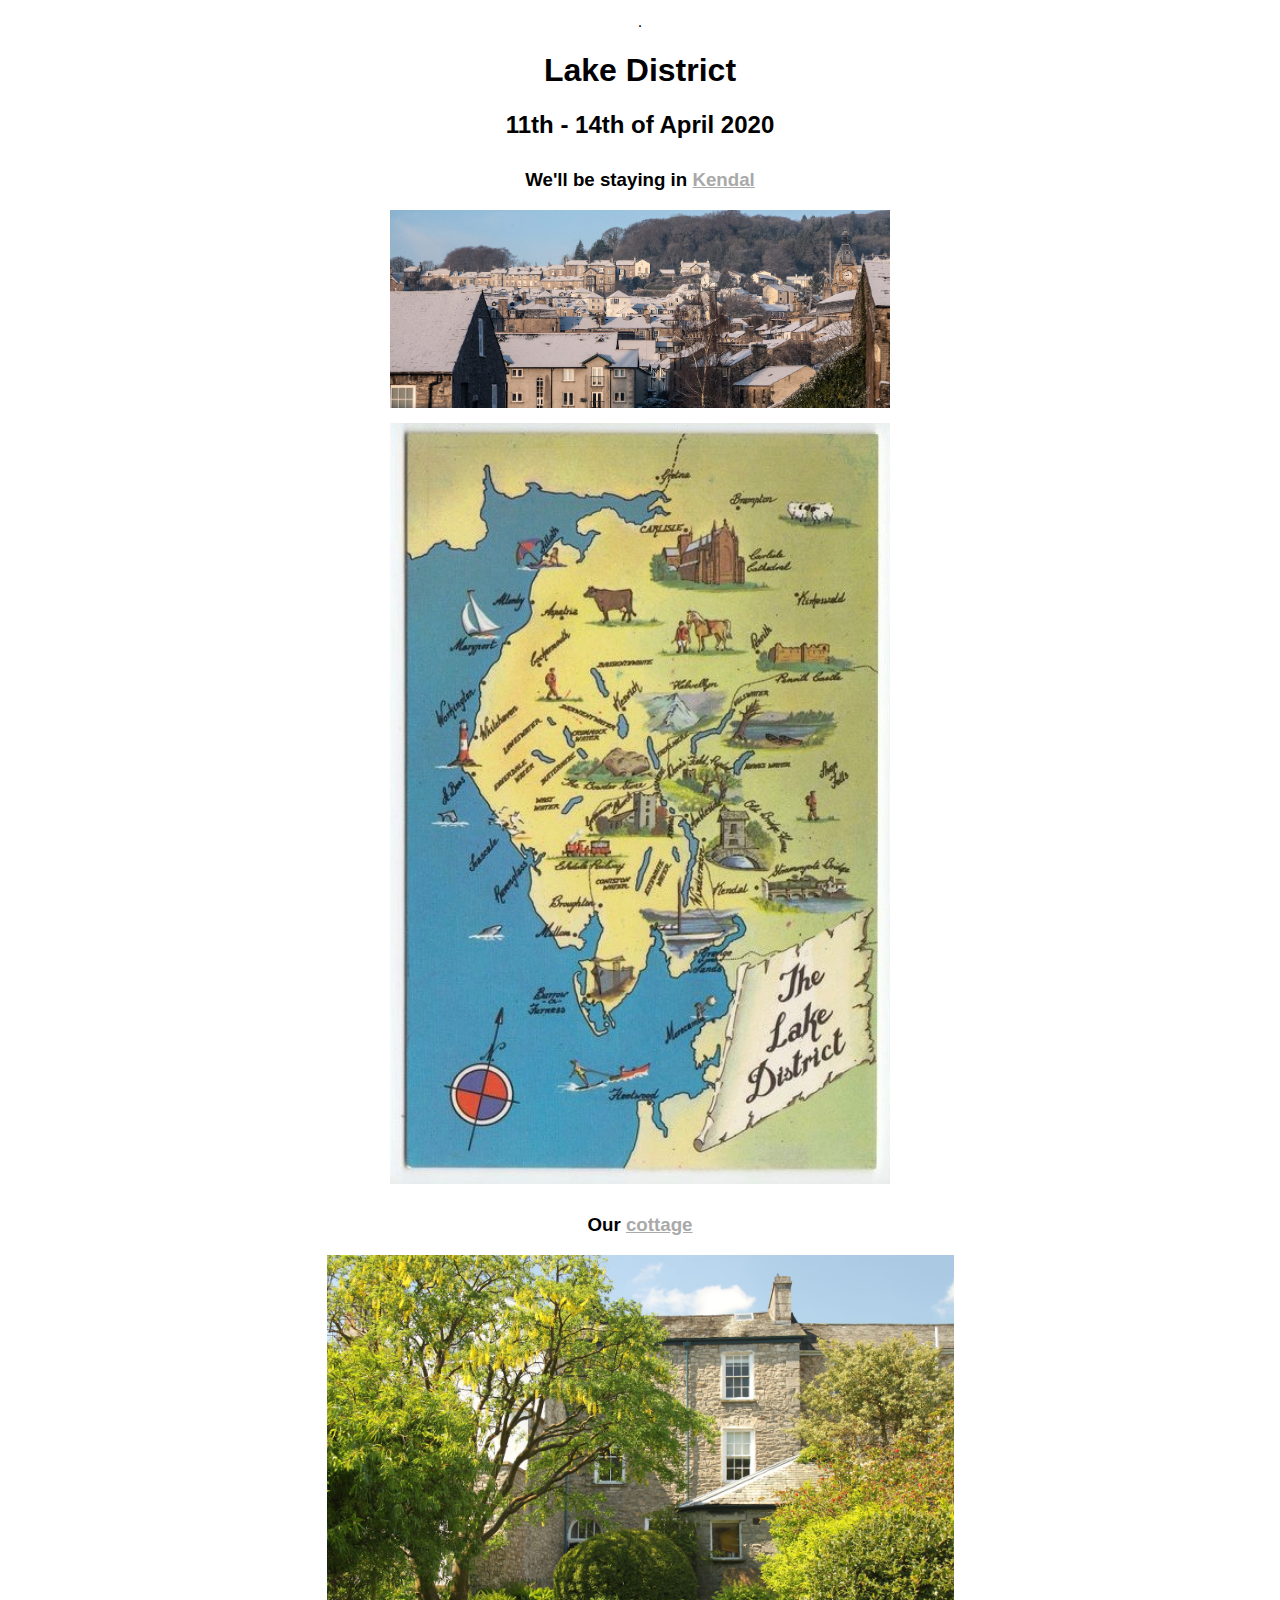
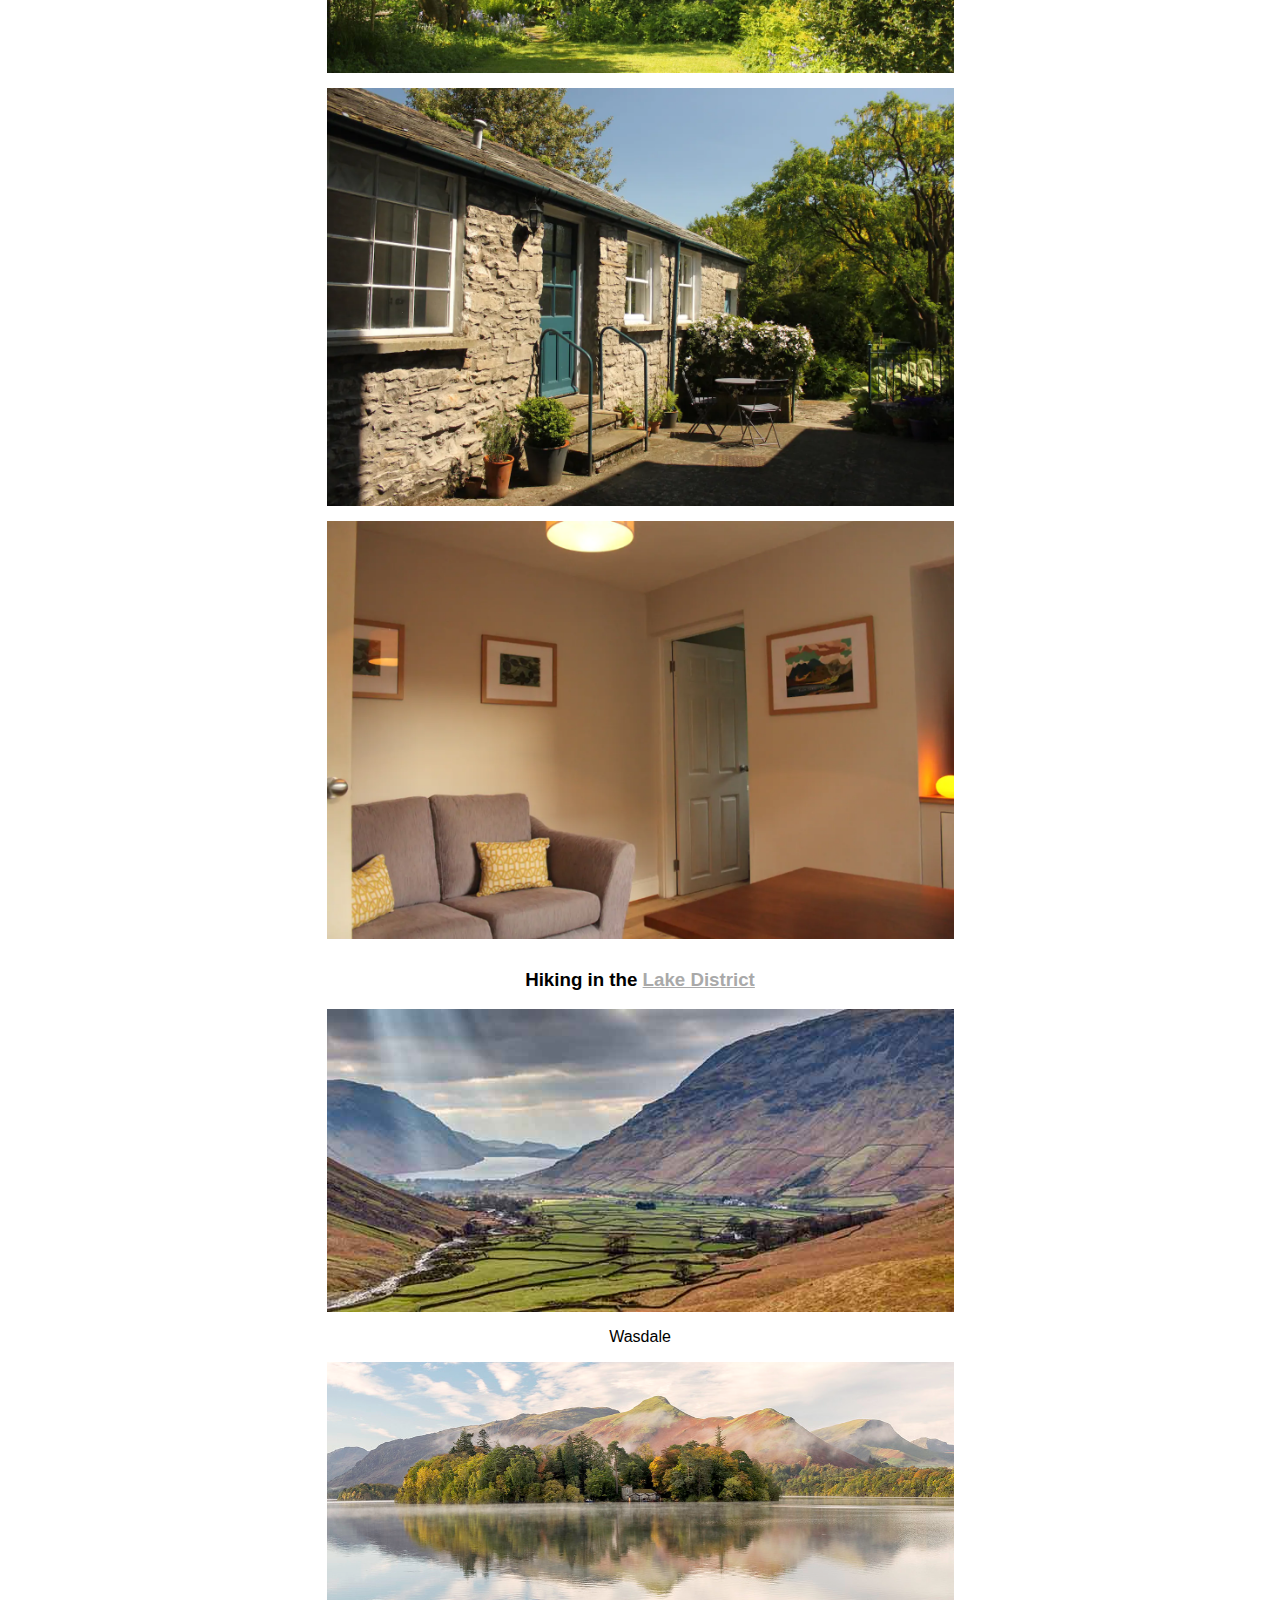
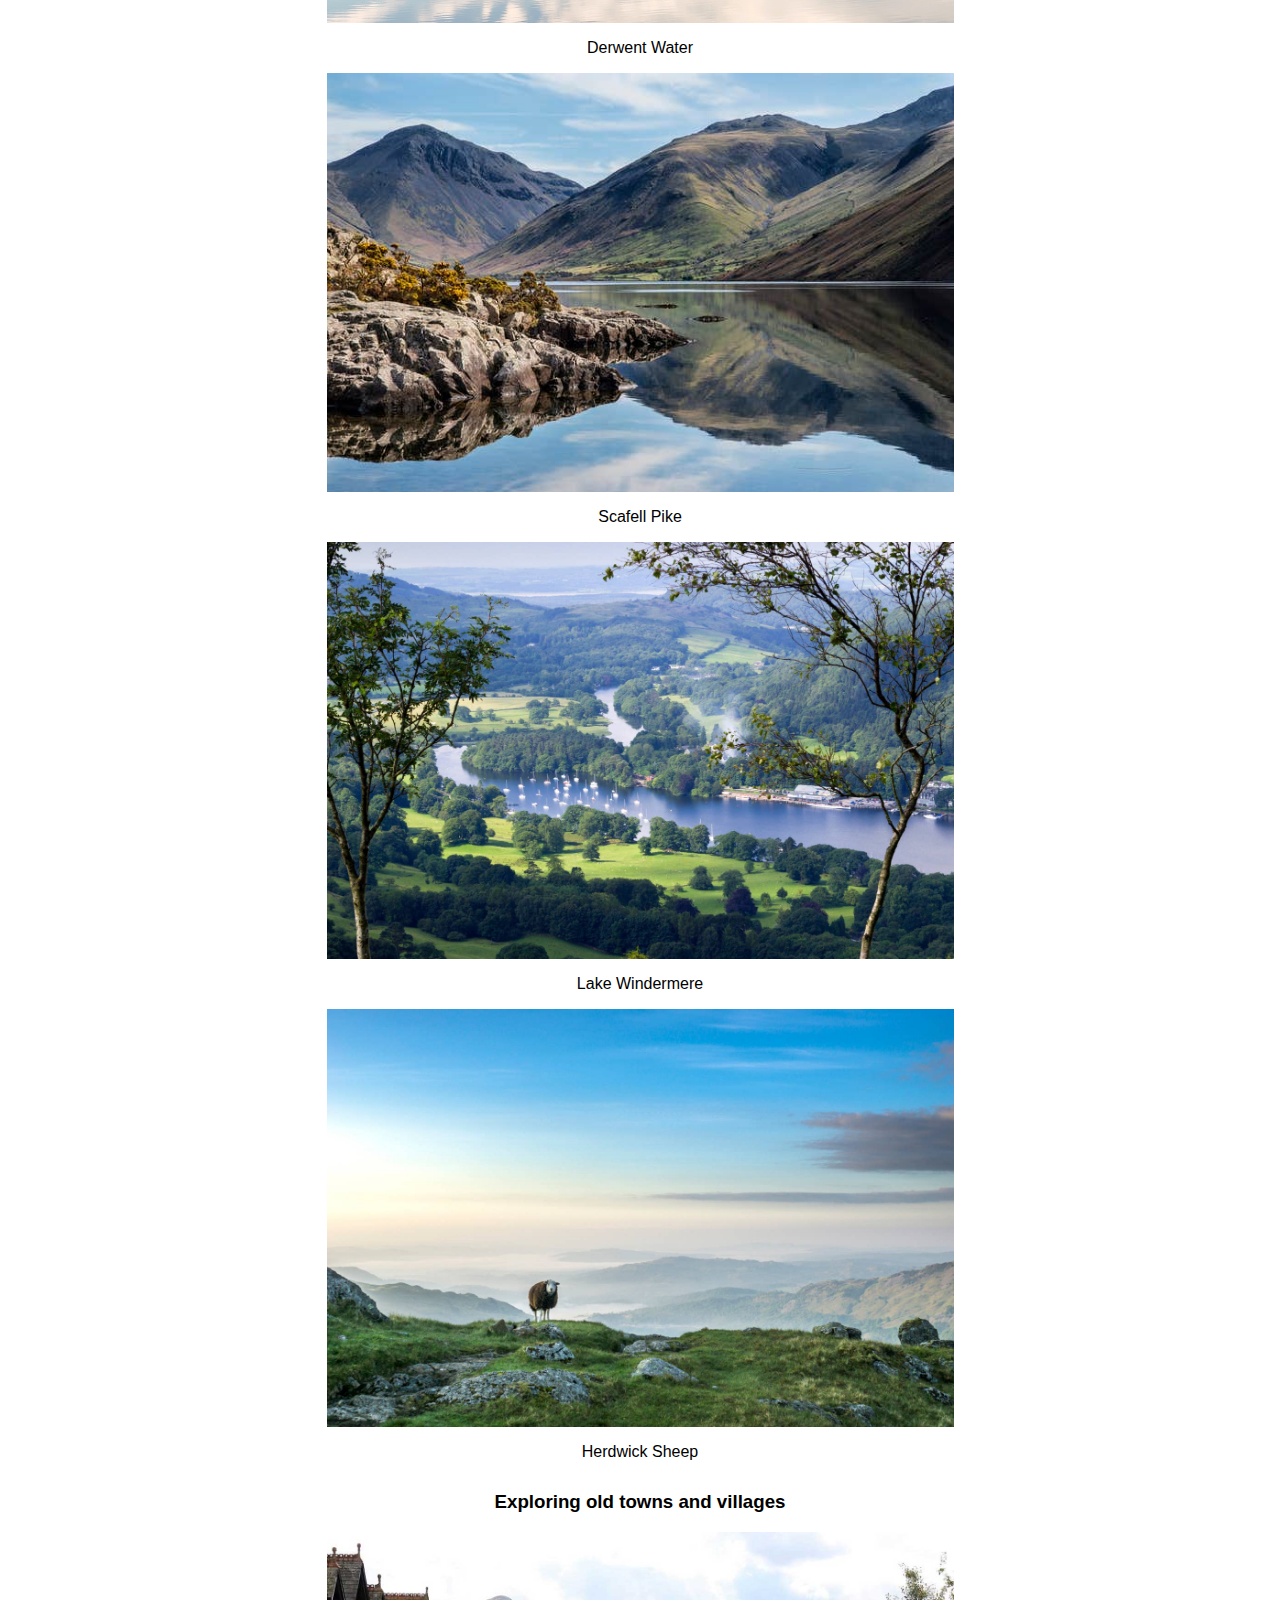
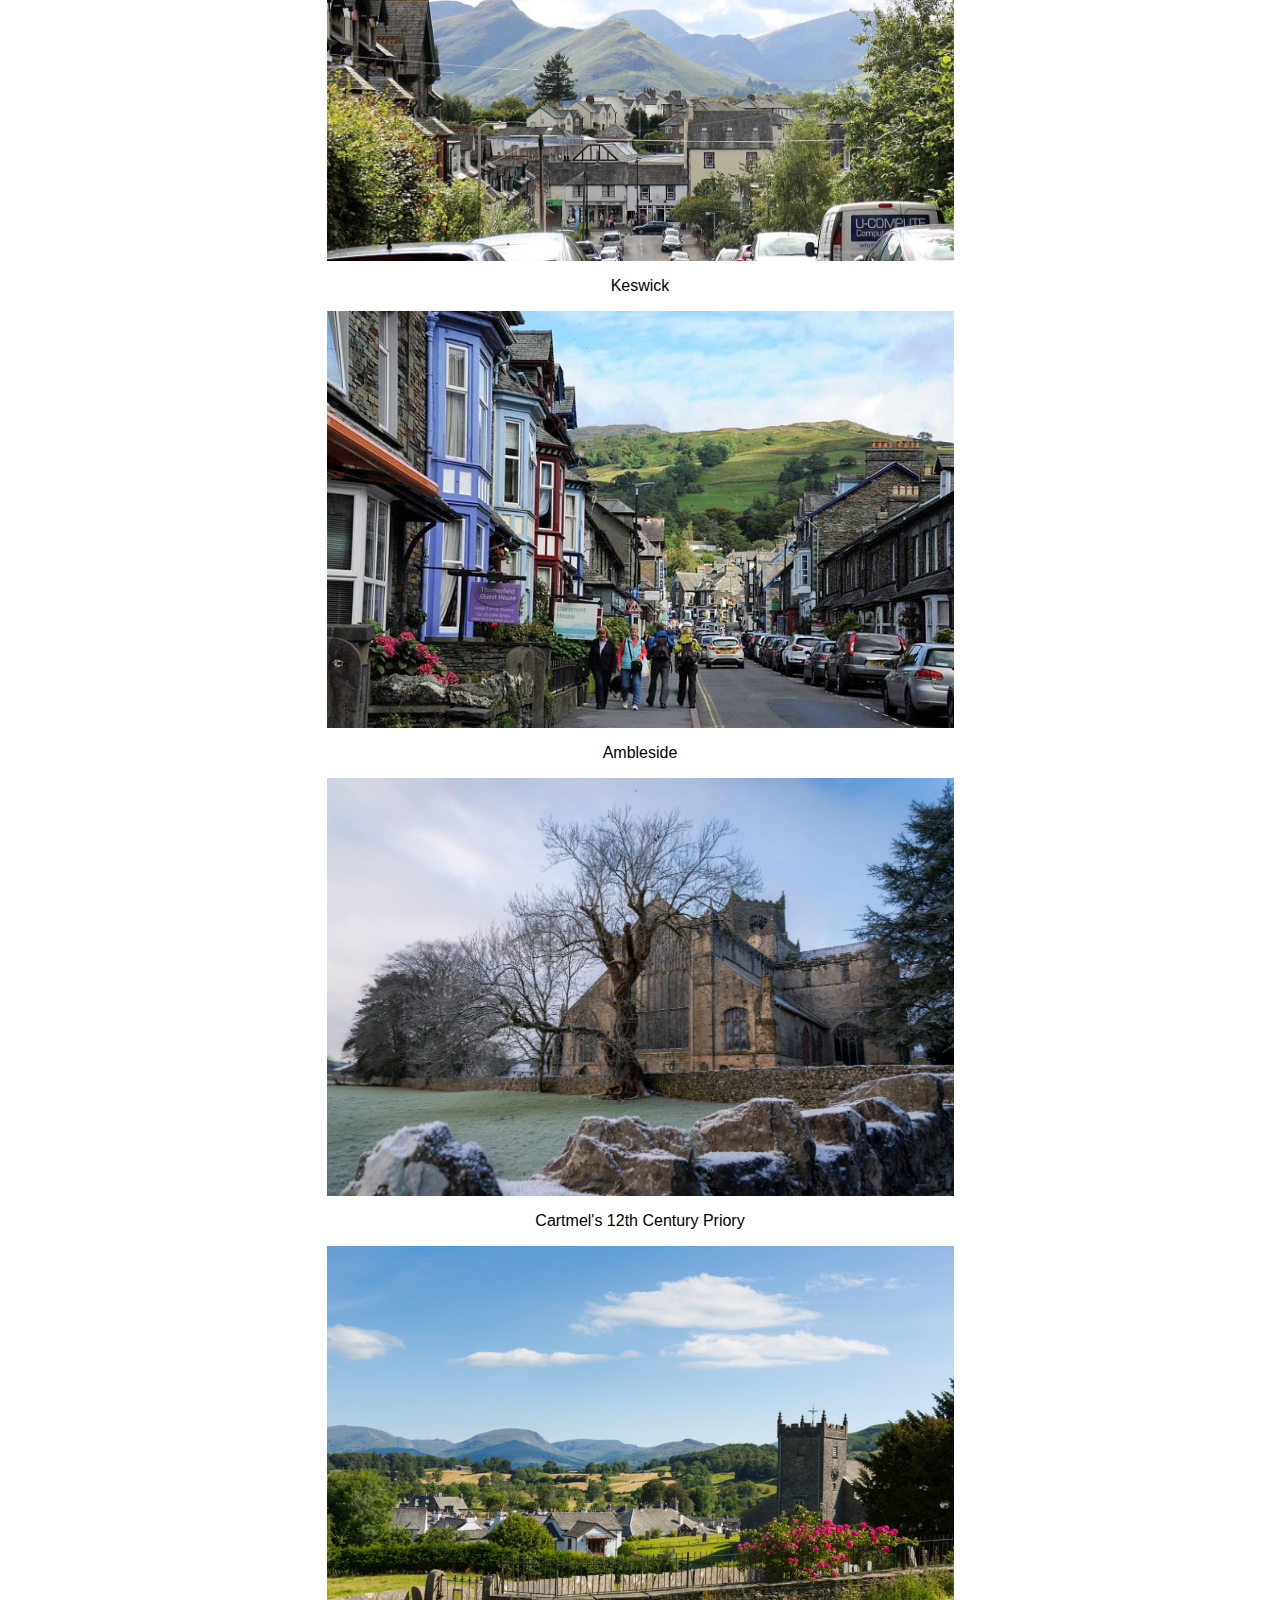
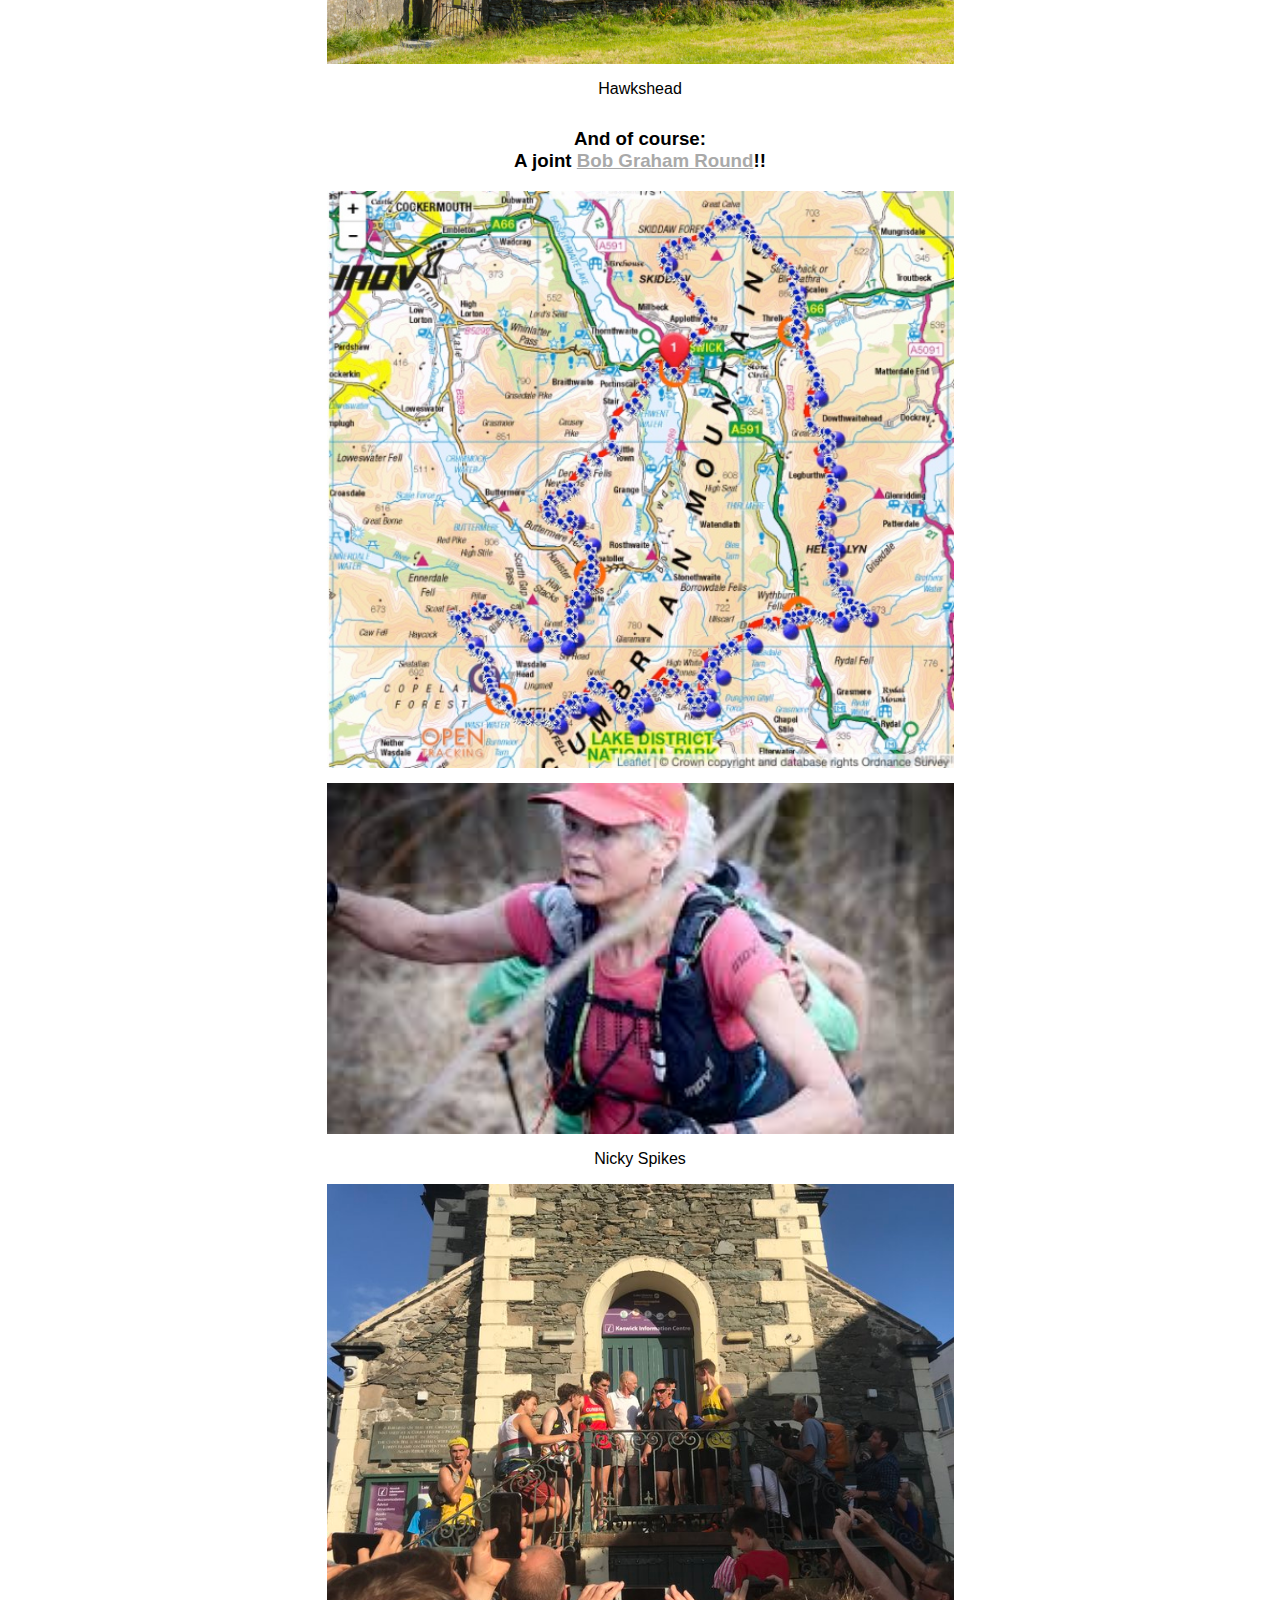
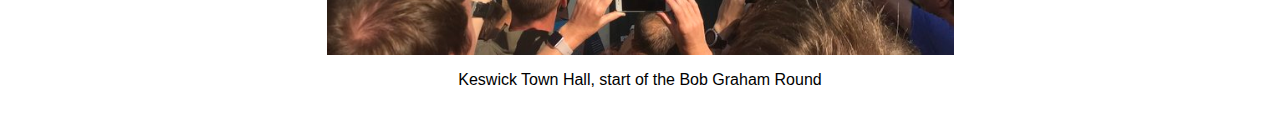
==== index.html @ 9f1db390 "Add content" ====
<!DOCTYPE html>
<html lang="en" dir="ltr">
  <head>
    <meta charset="utf-8">
    <meta name="viewport" content="width=device-width">.
    <title>Saiste's Christmas gift</title>
    <link rel="stylesheet" href="style.css">
  </head>
  <body>
    <h1>Lake District</h1>
    <h2>11th - 14th of April 2020</h2>
    <h3>We'll be staying in <a href="https://visit-kendal.co.uk/">Kendal</a></h3>
    <div class="img_container">
      <img src="pictures/kendal1.jpg" class="map">
    </div>
    <div class="img_container">
      <a href="https://www.google.com/maps/place/Kendal">
        <img src="pictures/map_stylised.jpg" class="map">
      </a>
    </div>
    <h3>Our <a href="https://www.airbnb.co.uk/rooms/15937030">cottage</a>
    </h3>
    <div class="img_container">
      <img src="pictures/cottage1.jpeg">
    </div>
    <div class="img_container">
      <img src="pictures/cottage2.jpeg">
    </div>
    <div class="img_container">
      <img src="pictures/cottage3.jpeg">
    </div>
    <h3>Hiking in the <a href="https://www.lakedistrict.gov.uk/">Lake District</a></h3>
    <div class="img_container">
      <img src="pictures/district3.jpg">
      <p class="image_desc">Wasdale</p>
    </div>
    <div class="img_container">
      <img src="pictures/derwent_water.png">
      <p class="image_desc">Derwent Water</p>
    </div>
    <div class="img_container">
      <img src="pictures/scafell_pike.jpg">
      <p class="image_desc">Scafell Pike</p>
    </div>
    <div class="img_container">
      <img src="pictures/lake_windermere.jpg">
      <p class="image_desc">Lake Windermere</p>
    </div>
    <div class="img_container">
      <img src="pictures/herdwick.jpg">
      <p class="image_desc">Herdwick Sheep</p>
    </div>
    <h3>Exploring old towns and villages</h3>
    <div class="img_container">
      <img src="pictures/keswick.jpg">
      <p class="image_desc">Keswick</p>
    </div>
    <div class="img_container">
      <img src="pictures/ambleside.jpg">
      <p class="image_desc">Ambleside</p>
    </div>
    <div class="img_container">
      <img src="pictures/cartmel_priory.jpg">
      <p class="image_desc">Cartmel's 12th Century Priory</p>
    </div>
    <div class="img_container">
      <img src="pictures/hawkshead.jpg">
      <p class="image_desc">Hawkshead</p>
    </div>
    <h3>And of course: <br>A joint <a href="http://www.bobgrahamclub.org.uk/">Bob Graham Round</a>!!</h3>
    <div class="img_container">
      <img src="pictures/bob_graham_round.jpg">
    </div>
    <div class="img_container">
      <img src="pictures/nicky_spikes.jpeg">
      <p class="image_desc">Nicky Spikes</p>
    </div>
    <div class="img_container">
      <img src="pictures/keswick_town_hall.jpeg">
      <p class="image_desc">Keswick Town Hall, start of the Bob Graham Round</p>
    </div>
  </body>
</html>
---- style.css ----
body {
  font-family: "Helvetica";
  text-align: center;
  padding: 5px;
}

img {
  width: 50%;
  display: block;
  margin-left: auto;
  margin-right: auto;
}

a {
  color: #A9A9A9;
}

a:hover {
  opacity: 0.7;
}

h3 {
  margin-top: 30px;
}

.map {
  width: 500px;
}

.image_desc {
  font-weight: 500;
}

.img_container {
  margin-top: 5px;
  margin-bottom: 15px;
}

@media (max-width: 700px) {
  img {
    width: 100%;
  }

  .map {
    width: 100%;
  }
}
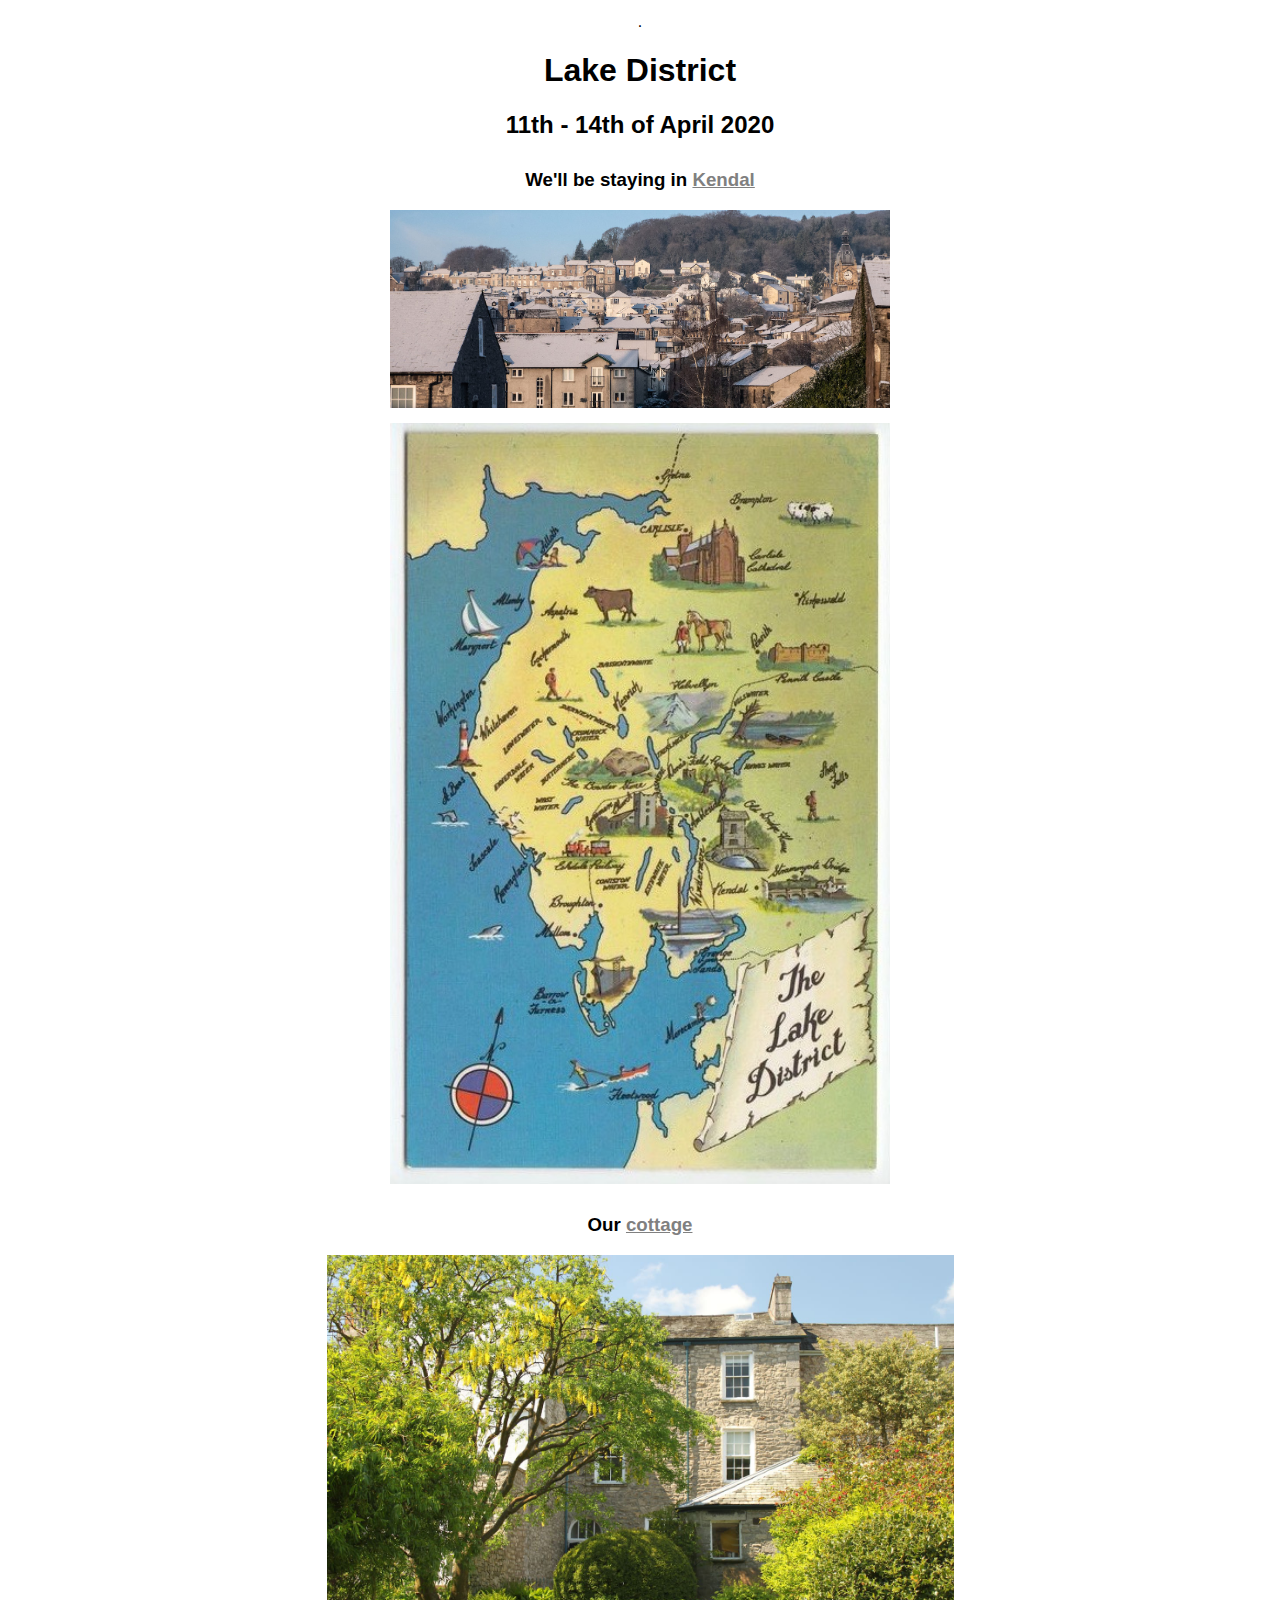
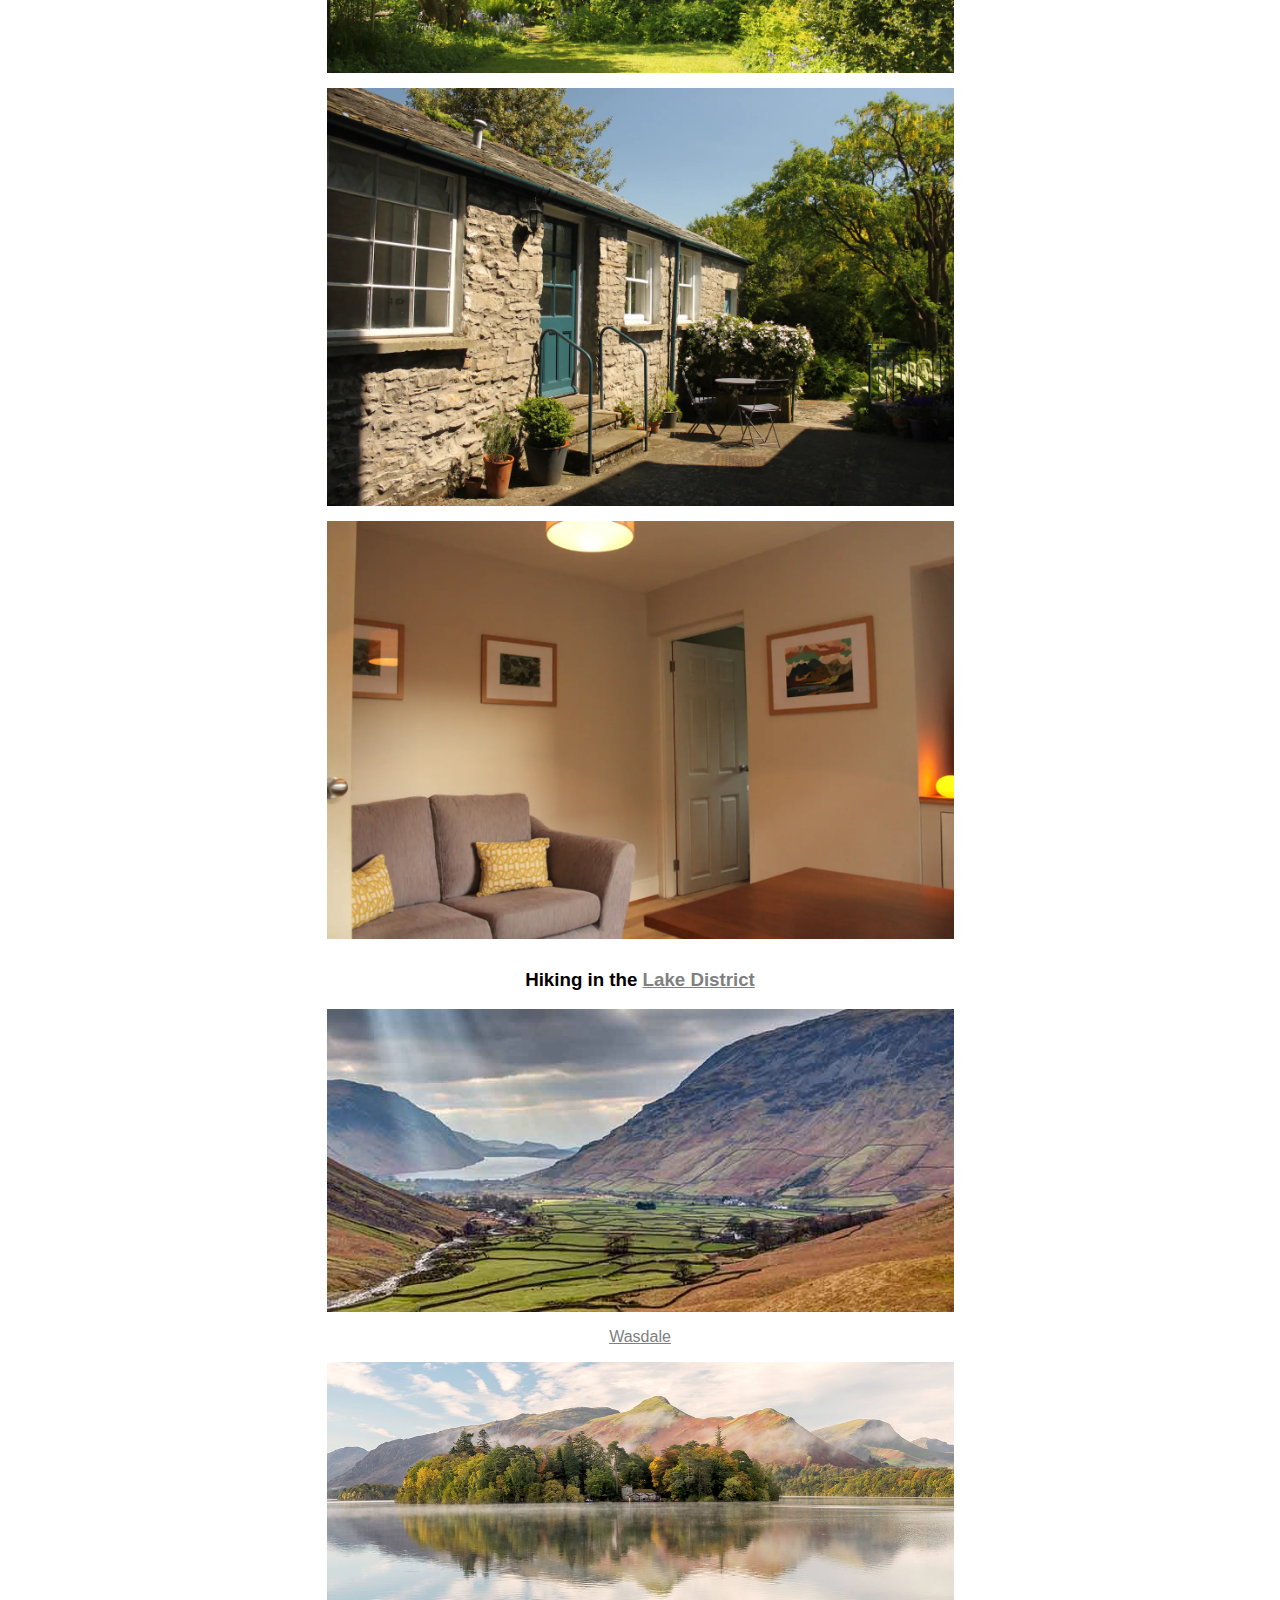
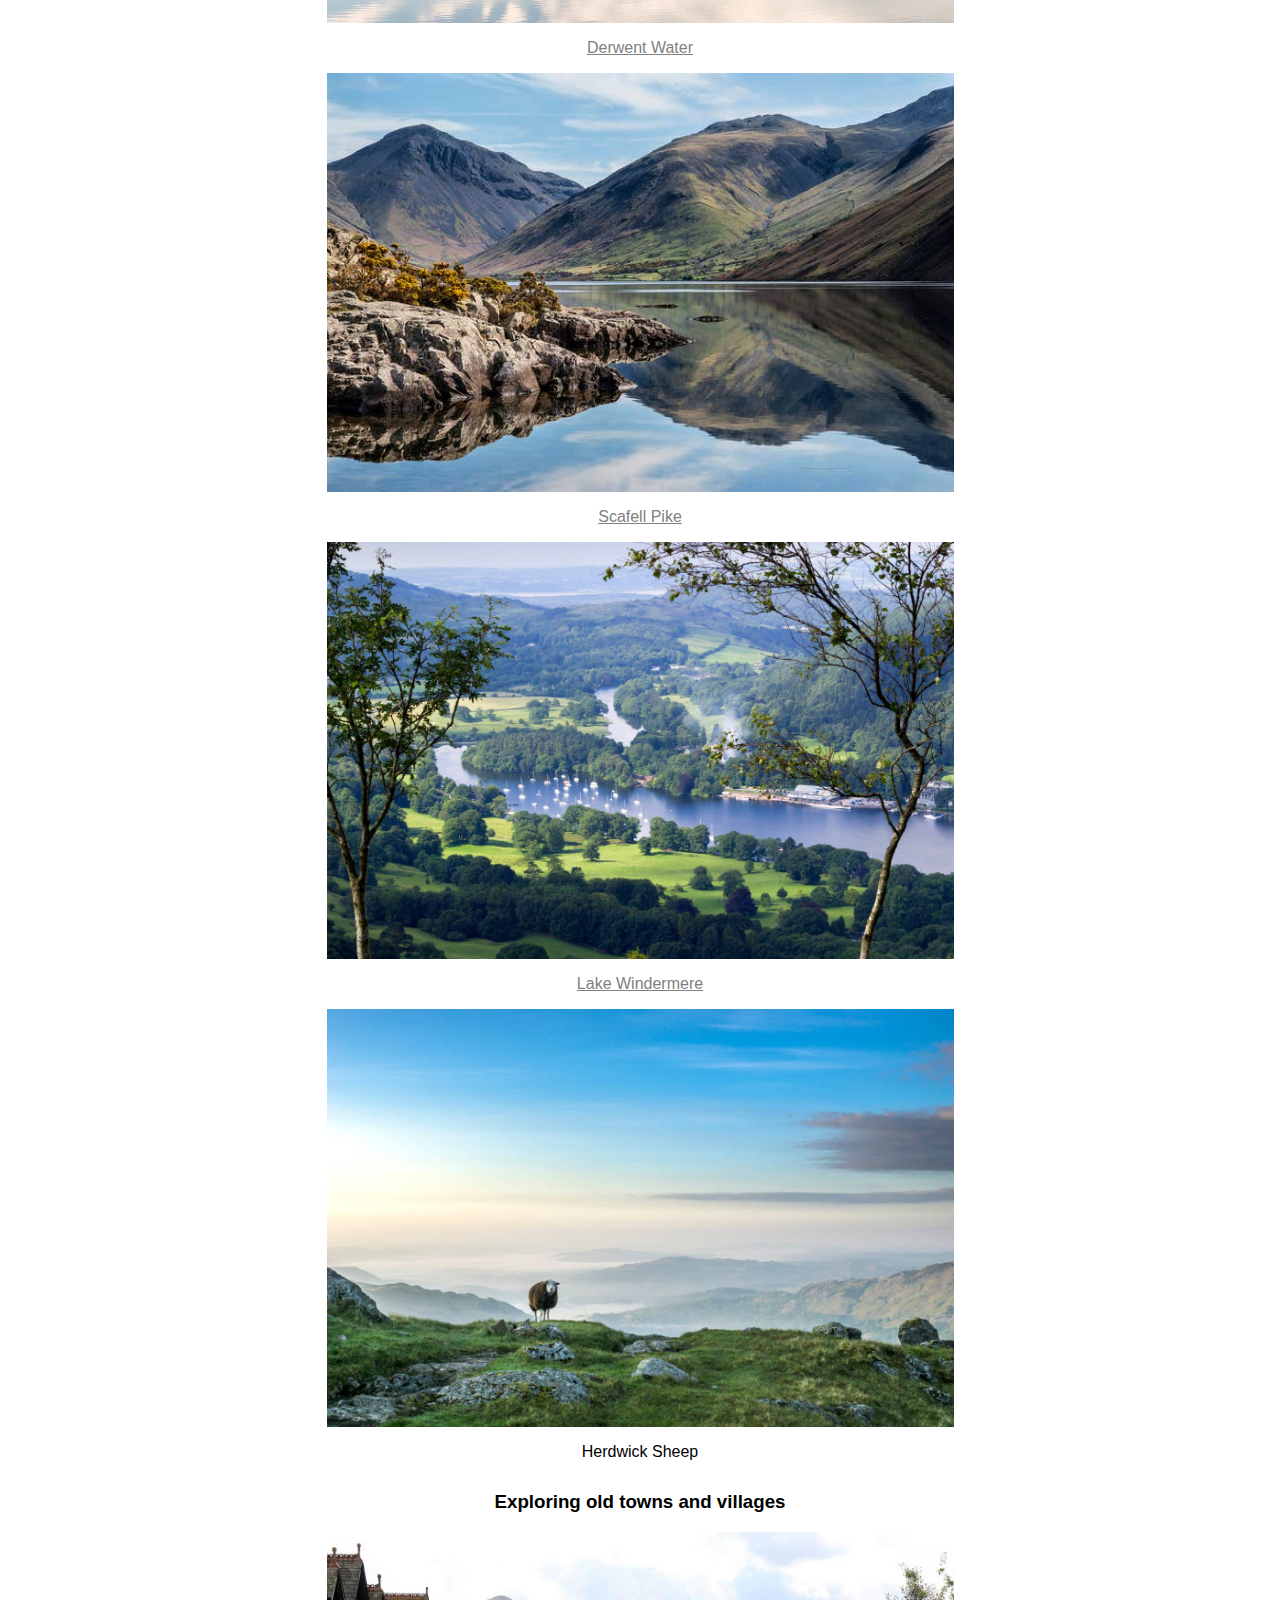
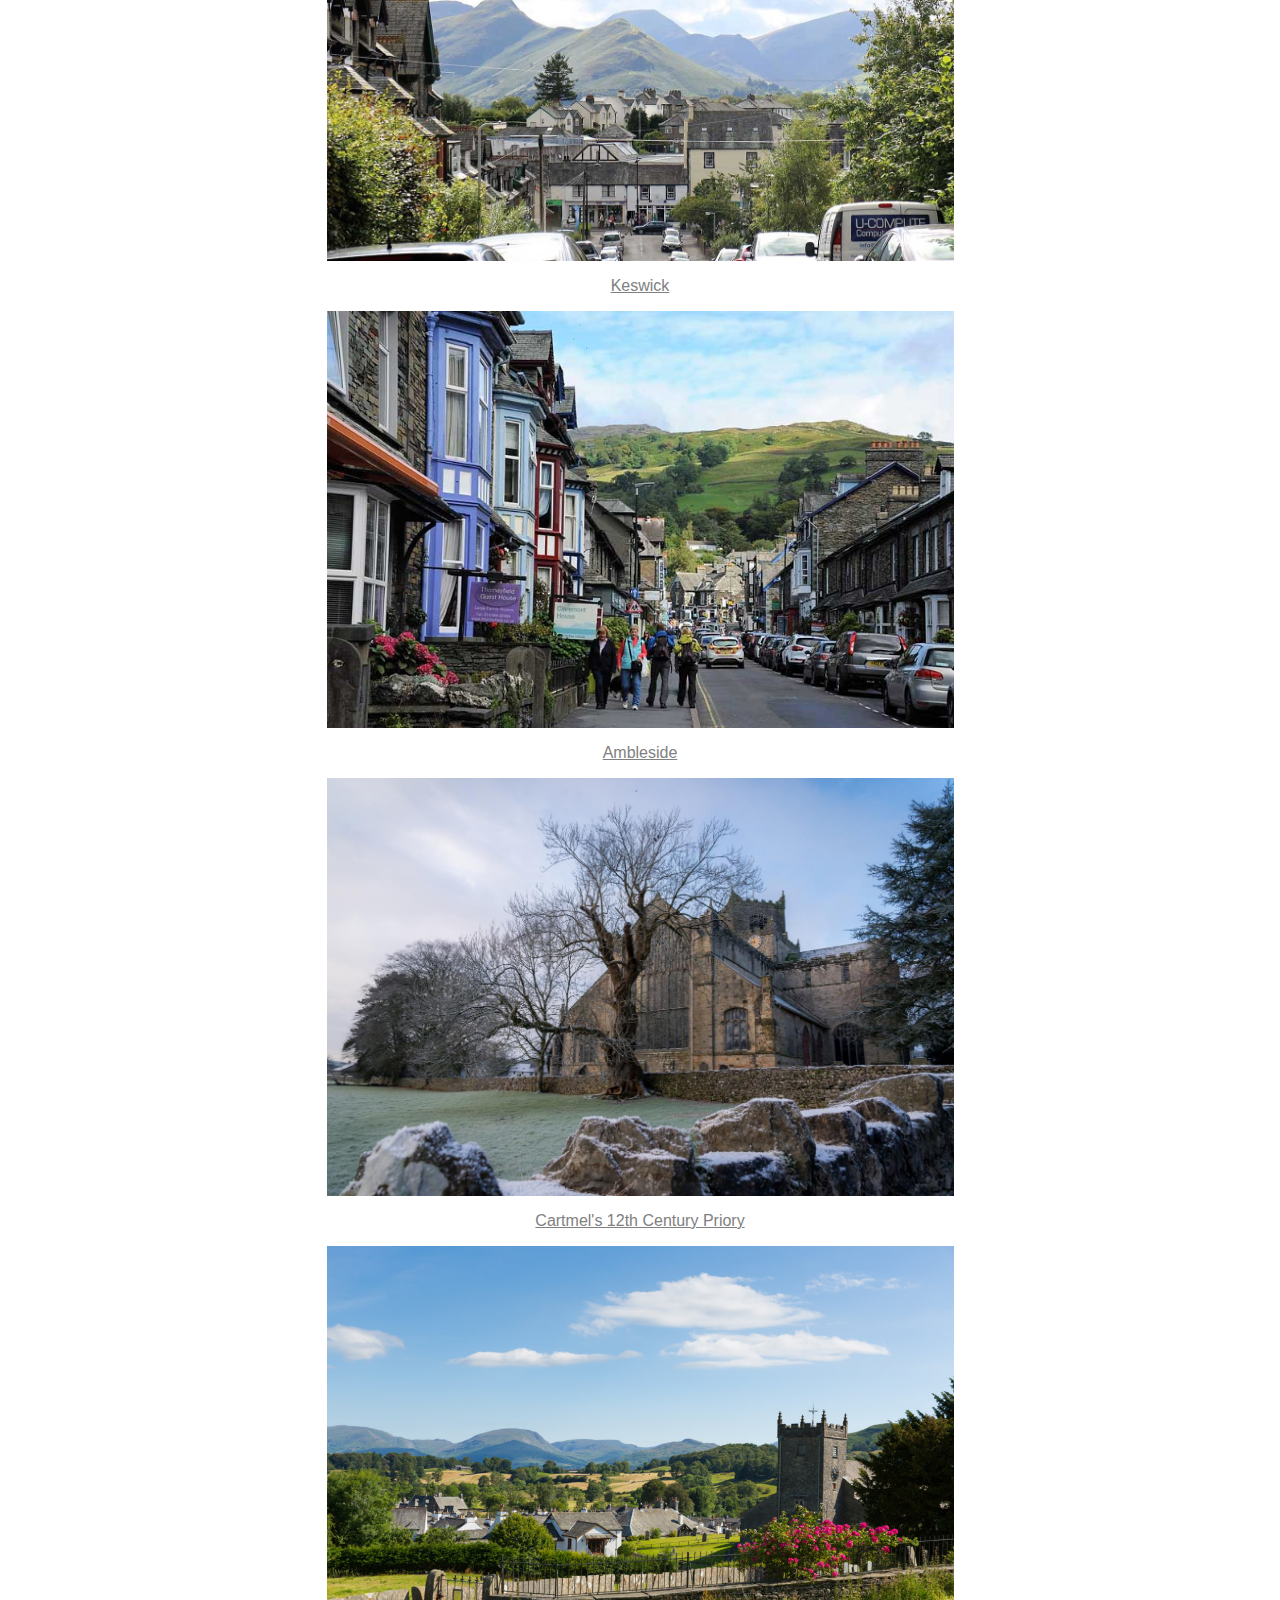
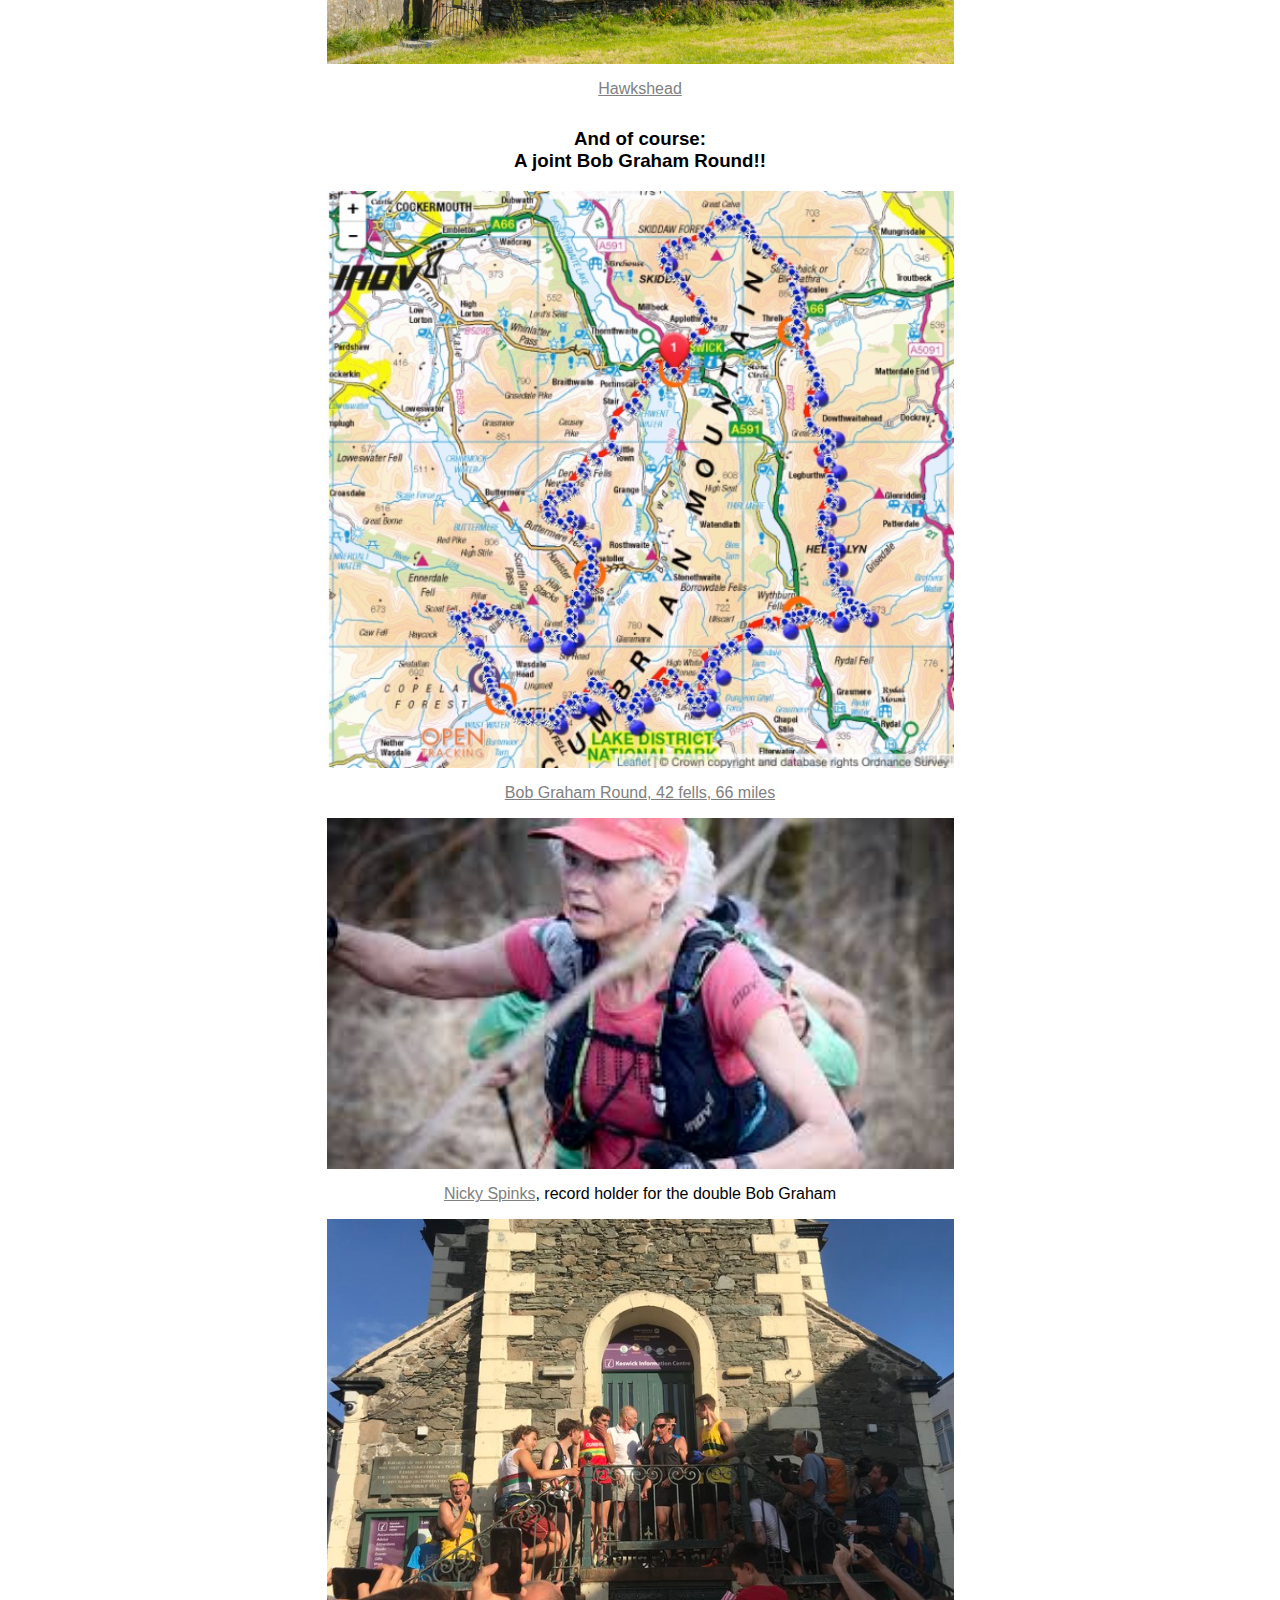
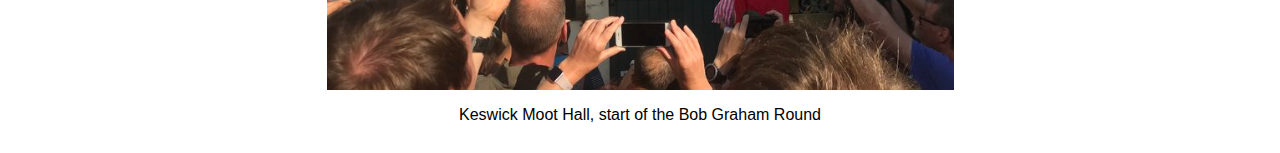
==== commit ce086fb9: "links" ====
--- a/index.html
+++ b/index.html
@@ -32,19 +32,19 @@
     <h3>Hiking in the <a href="https://www.lakedistrict.gov.uk/">Lake District</a></h3>
     <div class="img_container">
       <img src="pictures/district3.jpg">
-      <p class="image_desc">Wasdale</p>
+      <p class="image_desc"><a href="https://www.visitcumbria.com/wc/wasdale/">Wasdale</a></p>
     </div>
     <div class="img_container">
       <img src="pictures/derwent_water.png">
-      <p class="image_desc">Derwent Water</p>
+      <p class="image_desc"><a href="https://www.visitcumbria.com/kes/derwentwater/">Derwent Water</a></p>
     </div>
     <div class="img_container">
       <img src="pictures/scafell_pike.jpg">
-      <p class="image_desc">Scafell Pike</p>
+      <p class="image_desc"><a href="https://en.wikipedia.org/wiki/Scafell_Pike">Scafell Pike</a></p>
     </div>
     <div class="img_container">
       <img src="pictures/lake_windermere.jpg">
-      <p class="image_desc">Lake Windermere</p>
+      <p class="image_desc"><a href="https://www.visitcumbria.com/amb/windermere-lake/">Lake Windermere</a></p>
     </div>
     <div class="img_container">
       <img src="pictures/herdwick.jpg">
@@ -53,31 +53,35 @@
     <h3>Exploring old towns and villages</h3>
     <div class="img_container">
       <img src="pictures/keswick.jpg">
-      <p class="image_desc">Keswick</p>
+      <p class="image_desc"><a href="https://www.visitcumbria.com/kes/keswick/">Keswick</a></p>
     </div>
     <div class="img_container">
       <img src="pictures/ambleside.jpg">
-      <p class="image_desc">Ambleside</p>
+      <p class="image_desc"><a href="https://www.visitcumbria.com/amb/ambleside/">Ambleside</a></p>
     </div>
     <div class="img_container">
       <img src="pictures/cartmel_priory.jpg">
-      <p class="image_desc">Cartmel's 12th Century Priory</p>
+      <p class="image_desc"><a href="http://cartmelpriory.org.uk/">Cartmel's 12th Century Priory</a></p>
     </div>
     <div class="img_container">
       <img src="pictures/hawkshead.jpg">
-      <p class="image_desc">Hawkshead</p>
+      <p class="image_desc"><a href="https://www.visitcumbria.com/amb/hawkshead/">Hawkshead</a></p>
     </div>
-    <h3>And of course: <br>A joint <a href="http://www.bobgrahamclub.org.uk/">Bob Graham Round</a>!!</h3>
+    <h3>And of course: <br>A joint Bob Graham Round!!</h3>
     <div class="img_container">
       <img src="pictures/bob_graham_round.jpg">
+      <p class="image_desc"><a href="http://www.bobgrahamclub.org.uk/">Bob Graham Round, 42 fells, 66 miles</a></p>
     </div>
     <div class="img_container">
       <img src="pictures/nicky_spikes.jpeg">
-      <p class="image_desc">Nicky Spikes</p>
+      <p class="image_desc">
+        <a href="https://www.youtube.com/watch?v=2ABR30IHlq4">Nicky Spinks</a>,
+        record holder for the double Bob Graham
+      </p>
     </div>
     <div class="img_container">
       <img src="pictures/keswick_town_hall.jpeg">
-      <p class="image_desc">Keswick Town Hall, start of the Bob Graham Round</p>
+      <p class="image_desc">Keswick Moot Hall, start of the Bob Graham Round</p>
     </div>
   </body>
 </html>
--- a/style.css
+++ b/style.css
@@ -12,7 +12,7 @@
 }
 
 a {
-  color: #A9A9A9;
+  color: grey;
 }
 
 a:hover {
@@ -36,7 +36,7 @@
   margin-bottom: 15px;
 }
 
-@media (max-width: 700px) {
+@media (max-width: 1000px) {
   img {
     width: 100%;
   }
